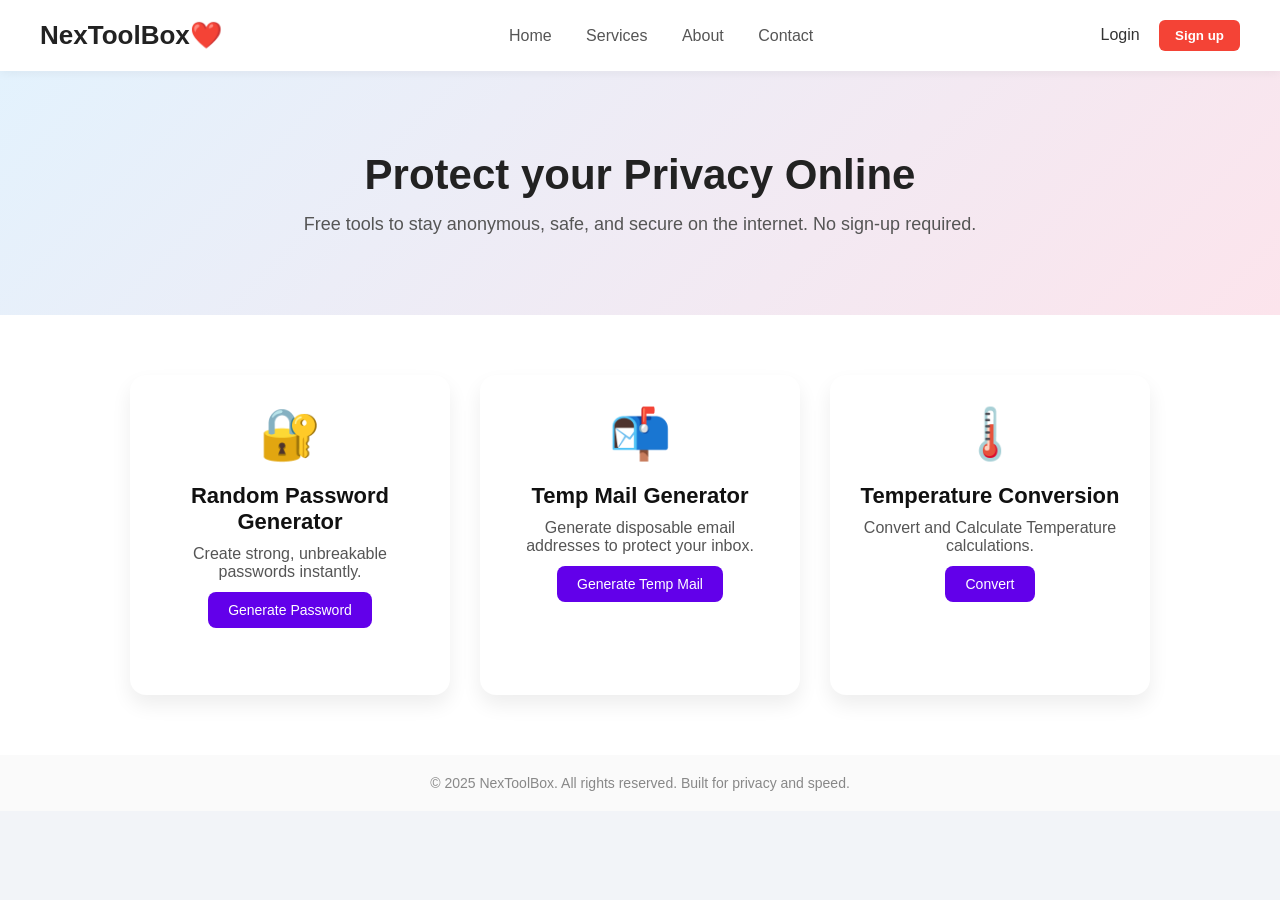
==== index.html @ d907db1e "Initial Push" ====
<!DOCTYPE html>
<html lang="en">
<head>
  <meta charset="UTF-8" />
  <meta name="viewport" content="width=device-width, initial-scale=1" />
  <title>NexToolBox</title>
  <link rel="stylesheet" href="style.css" />
</head>
<body>
  <header>
    <div class="logo">NexToolBox<span>❤️</span></div>
    <nav>
      <a href="#">Home</a>
      <a href="#tools">Services</a>
      <a href="#">About</a>
      <a href="#">Contact</a>
    </nav>
    <div class="auth">
      <a href="#">Login</a>
      <button>Sign up</button>
    </div>
  </header>

  <section class="hero">
    <div class="hero-content">
      <h1>Protect your Privacy Online</h1>
      <p>Free tools to stay anonymous, safe, and secure on the internet. No sign-up required.</p>
    </div>
  </section>

  <section class="tools" id="tools">
    <div class="tool-card big">
      <div class="tool-icon">🔐</div>
      <h2>Random Password Generator</h2>
      <p>Create strong, unbreakable passwords instantly.</p>
      <a href="https://bharath5626.github.io/Random_Password_Generator/" class="tool-btn">Generate Password</a>
    </div>

    <div class="tool-card big">
      <div class="tool-icon">📬</div>
      <h2>Temp Mail Generator</h2>
      <p>Generate disposable email addresses to protect your inbox.</p>
      <a href="https://temp-mail-app.onrender.com" class="tool-btn">Generate Temp Mail</a>
    </div>

       <div class="tool-card big">
      <div class="tool-icon">🌡️</div>
      <h2>Temperature Conversion</h2>
      <p>Convert and Calculate Temperature calculations.</p>
      <a href="Temprature conversion/index.html" class="tool-btn">Convert</a>
    </div>
  </section>

  <footer>
    <p>© 2025 NexToolBox. All rights reserved. Built for privacy and speed.</p>
  </footer>
</body>
</html>
---- style.css ----
* {
  margin: 0;
  padding: 0;
  box-sizing: border-box;
}

body {
  font-family: 'Segoe UI', sans-serif;
  background-color: #f2f4f8;
  color: #222;
}

header {
  display: flex;
  justify-content: space-between;
  align-items: center;
  background: #fff;
  padding: 20px 40px;
  box-shadow: 0 2px 10px rgba(0,0,0,0.05);
  position: sticky;
  top: 0;
  z-index: 10;
}

.logo {
  font-size: 26px;
  font-weight: bold;
  color: #222;
}

.logo span {
  color: #f44336;
}

nav a {
  margin: 0 15px;
  text-decoration: none;
  color: #555;
  font-weight: 500;
  transition: 0.3s;
}

nav a:hover {
  color: #f44336;
}

.auth a {
  margin-right: 15px;
  color: #333;
  text-decoration: none;
}

.auth button {
  padding: 8px 16px;
  background: #f44336;
  color: #fff;
  border: none;
  border-radius: 6px;
  cursor: pointer;
  font-weight: bold;
}

.hero {
  background: linear-gradient(135deg, #e3f2fd, #fce4ec);
  padding: 80px 20px;
  text-align: center;
}

.hero-content h1 {
  font-size: 42px;
  color: #222;
  margin-bottom: 15px;
}

.hero-content p {
  font-size: 18px;
  color: #555;
}

.tools {
  display: flex;
  flex-wrap: wrap;
  justify-content: center;
  gap: 30px;
  padding: 60px 40px;
  background: #fff;
}

.tool-card {
  background: #ffffff;
  border-radius: 16px;
  padding: 30px;
  box-shadow: 0 10px 20px rgba(0,0,0,0.07);
  text-align: center;
  transition: 0.3s;
}

.tool-card:hover {
  transform: translateY(-5px);
  box-shadow: 0 15px 25px rgba(0,0,0,0.1);
}

.tool-card.big {
  width: 320px;
  height: 320px;
}

.tool-icon {
  font-size: 50px;
  margin-bottom: 20px;
}

.tool-card h2 {
  font-size: 22px;
  margin-bottom: 10px;
  color: #111;
}

.tool-card p {
  color: #555;
  font-size: 16px;
  margin-bottom: 20px;
}

.tool-btn {
  padding: 10px 20px;
  background: #6200ea;
  color: white;
  text-decoration: none;
  border-radius: 8px;
  font-size: 14px;
  transition: background-color 0.3s ease;
}

.tool-btn:hover {
  background: #3700b3;
}

footer {
  text-align: center;
  padding: 20px;
  background: #fafafa;
  color: #888;
  font-size: 14px;
}
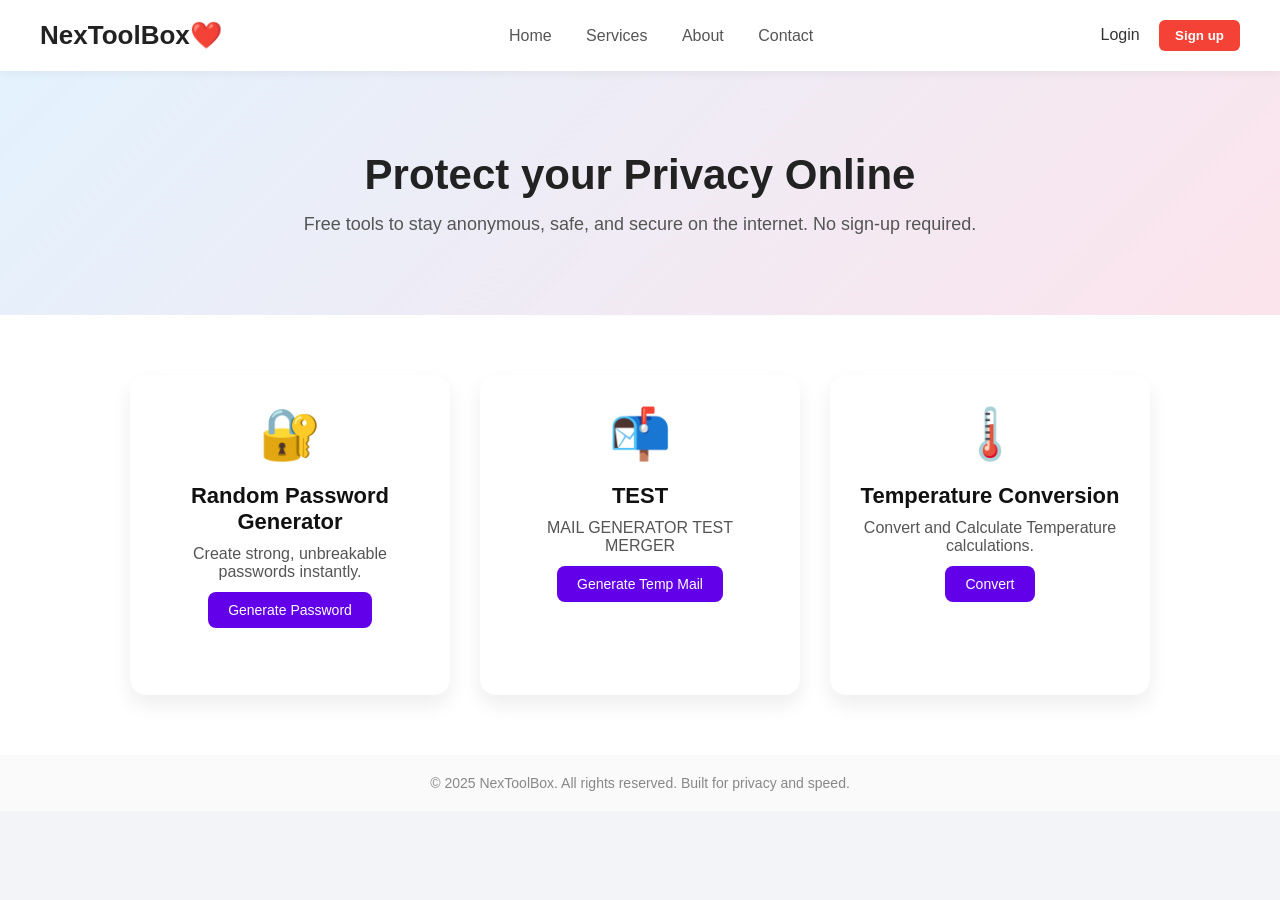
==== commit b7d9003e: "Update index.html" ====
--- a/index.html
+++ b/index.html
@@ -38,8 +38,8 @@
 
     <div class="tool-card big">
       <div class="tool-icon">📬</div>
-      <h2>Temp Mail Generator</h2>
-      <p>Generate disposable email addresses to protect your inbox.</p>
+      <h2>TEST</h2>
+      <p>MAIL GENERATOR TEST MERGER </p>
       <a href="https://temp-mail-app.onrender.com" class="tool-btn">Generate Temp Mail</a>
     </div>
 
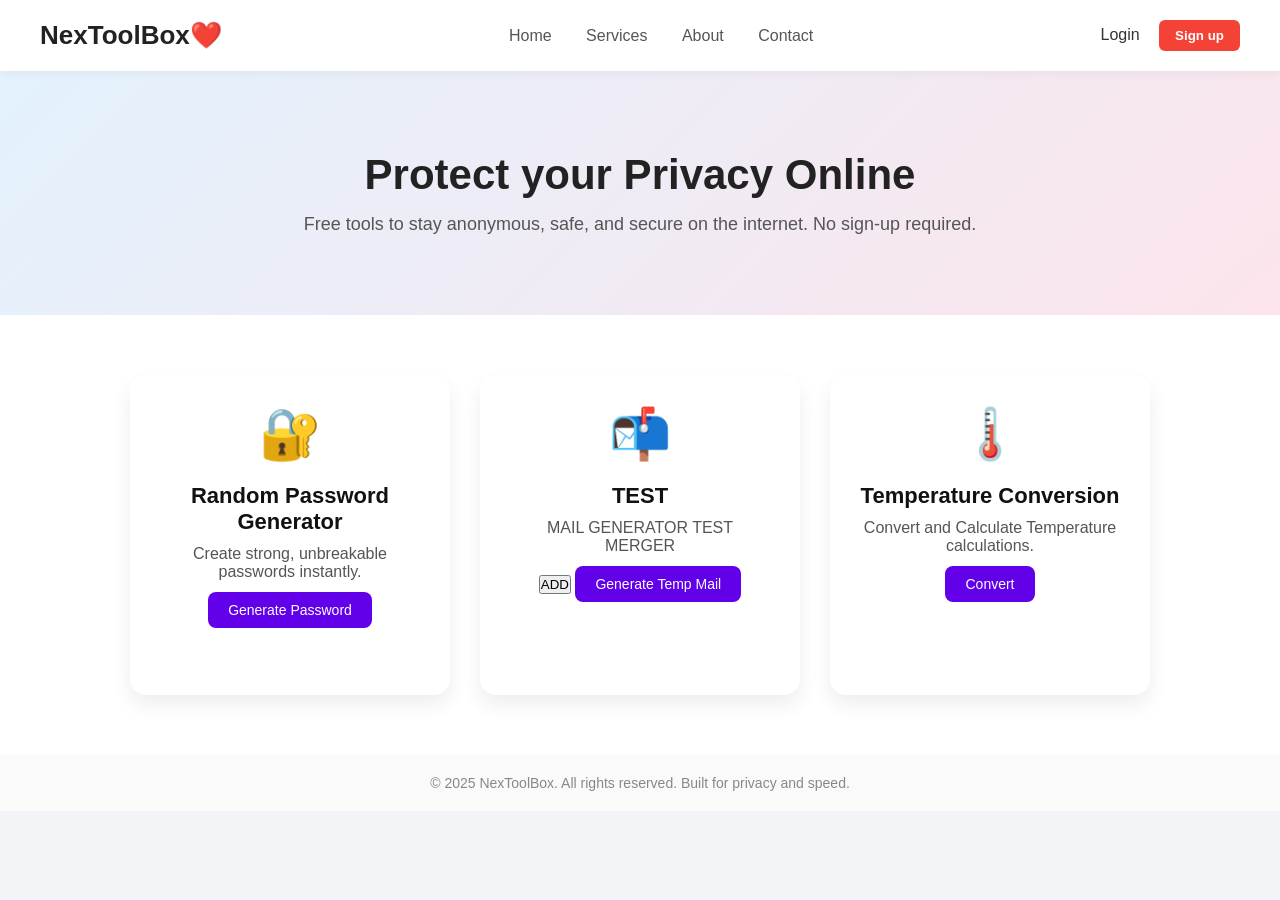
==== commit b9a9ab7e: "Update index.html" ====
--- a/index.html
+++ b/index.html
@@ -40,6 +40,7 @@
       <div class="tool-icon">📬</div>
       <h2>TEST</h2>
       <p>MAIL GENERATOR TEST MERGER </p>
+      <button>ADD</button>
       <a href="https://temp-mail-app.onrender.com" class="tool-btn">Generate Temp Mail</a>
     </div>
 
